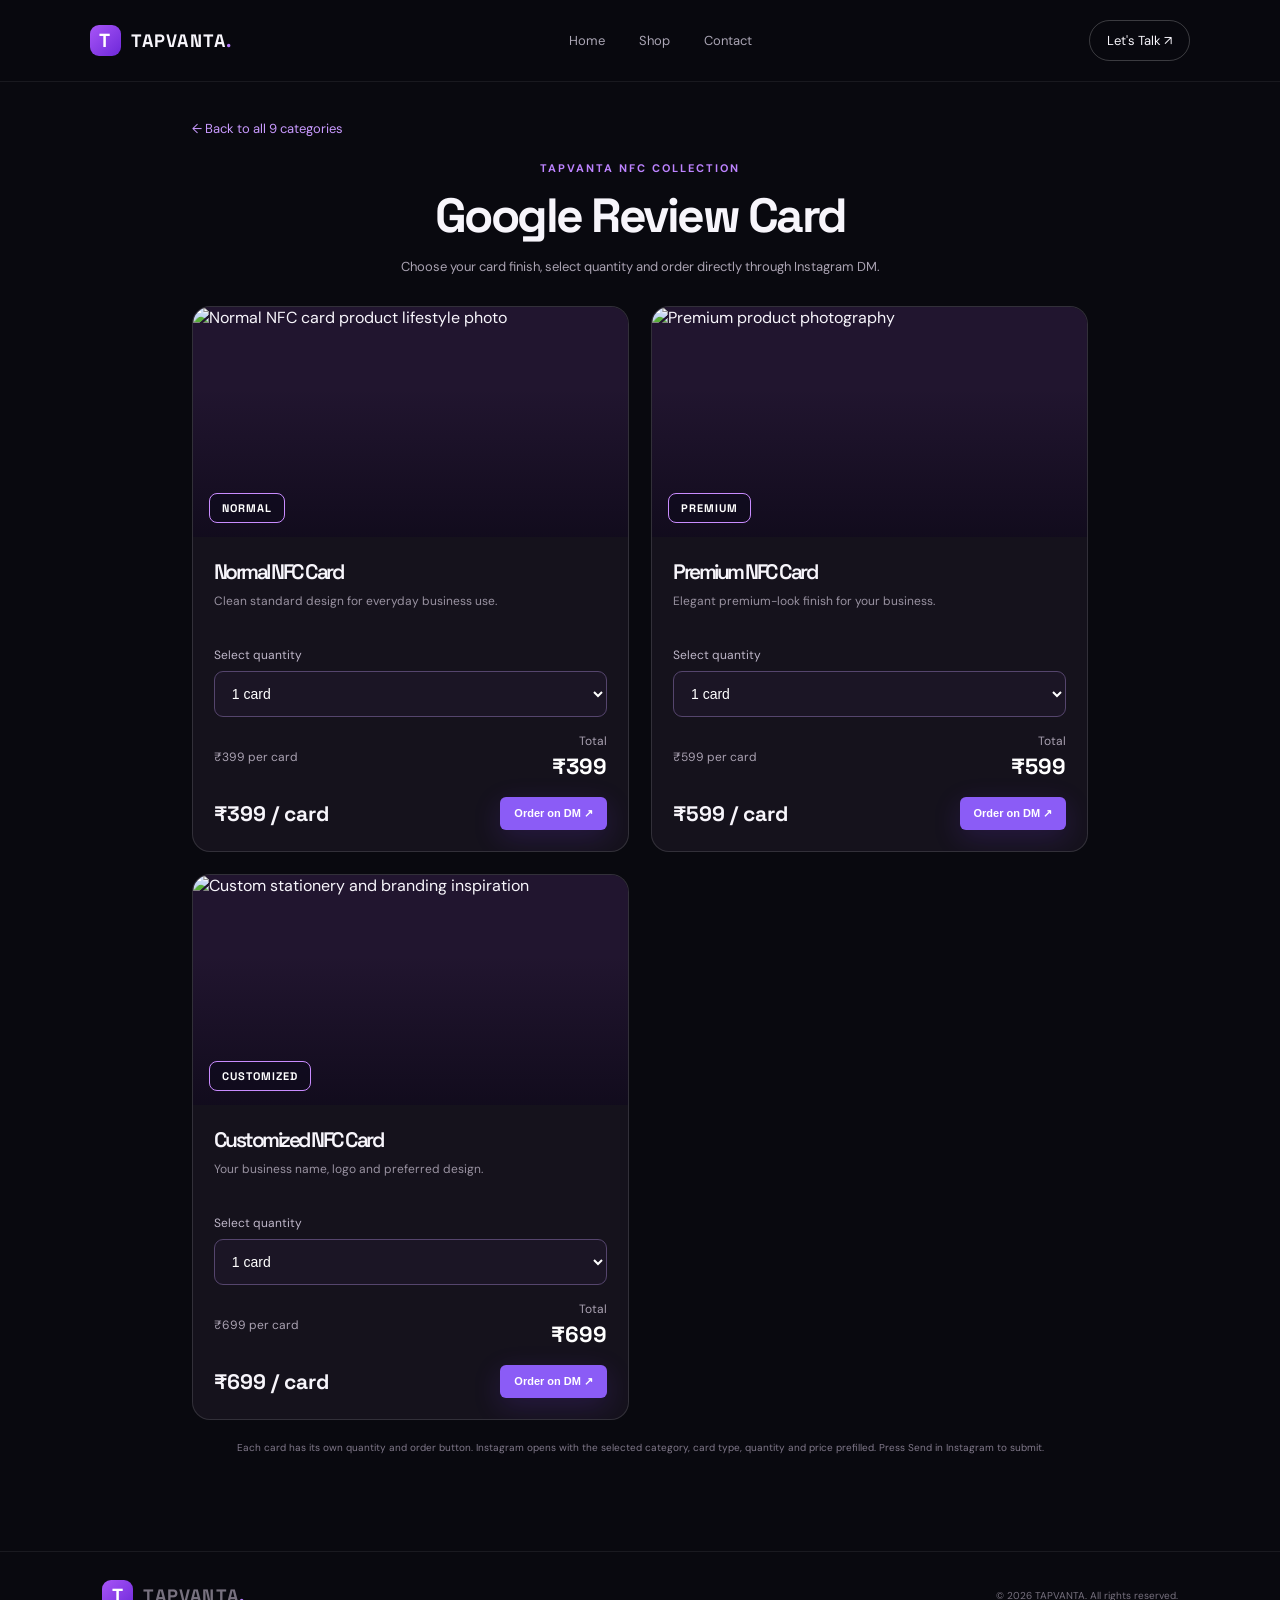
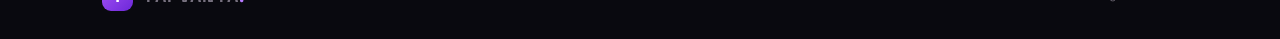
==== nfc-cards.html @ 16d47215 "Add files via upload" ====
<!DOCTYPE html>
<html lang="en">
<head>
<meta charset="UTF-8"><meta name="viewport" content="width=device-width, initial-scale=1"><meta name="theme-color" content="#09090f">
<title>NFC Cards | TAPVANTA</title>
<link rel="preconnect" href="https://fonts.googleapis.com"><link rel="preconnect" href="https://fonts.gstatic.com" crossorigin>
<link href="https://fonts.googleapis.com/css2?family=DM+Sans:wght@400;500;600;700&family=Space+Grotesk:wght@500;600;700&display=swap" rel="stylesheet">
<link rel="stylesheet" href="style.css">
<style>
.catalog-wrap{max-width:1050px;margin:auto;padding:35px 6% 85px}
.back-link{display:inline-block;color:#c99aff;font-size:13px;margin-bottom:24px;text-decoration:none}
.catalog-head{text-align:center;margin:0 auto 28px;max-width:650px}
.catalog-head .eyebrow{color:#bd83ff;font-size:11px;font-weight:700;letter-spacing:2px;margin-bottom:10px}
.catalog-head h1{font:700 clamp(30px,6vw,48px) 'Space Grotesk';margin:0 0 10px}
.catalog-head p{color:#aaa3b2;font-size:13px;line-height:1.7}
.variant-grid{display:grid;grid-template-columns:repeat(2,minmax(0,1fr));gap:22px}
.variant-card{overflow:hidden;border:1px solid #ffffff20;border-radius:18px;background:#15121c}
.variant-visual{height:230px;position:relative;overflow:hidden;background:#21152f}
.variant-visual img{width:100%;height:100%;object-fit:cover;display:block}
.variant-visual:after{content:"";position:absolute;inset:0;background:linear-gradient(0deg,#0a0714aa,transparent 65%);pointer-events:none}
.variant-label{position:absolute;z-index:1;left:16px;bottom:14px;padding:7px 12px;border:1px solid #c98cff;border-radius:8px;background:#100a1dcc;color:#fff;font:700 11px 'Space Grotesk';letter-spacing:1px}
.variant-info{padding:21px}
.variant-info h2{font:600 21px 'Space Grotesk';margin:0 0 7px}
.variant-info p{font-size:12px;color:#9992a1;line-height:1.6;min-height:38px;margin:0 0 17px}
.qty-label{display:block;color:#bfb7c9;font-size:12px;margin-bottom:8px}
.qty-select{width:100%;padding:13px;border-radius:9px;border:1px solid #55456d;background:#1b1525;color:#fff;font-size:14px}
.price-total{display:flex;align-items:center;justify-content:space-between;gap:10px;margin:16px 0;color:#aaa2b2;font-size:12px}
.price-total strong{display:block;color:#fff;font:700 22px 'Space Grotesk';margin-top:3px}
.price-total .total{text-align:right}
.variant-bottom{display:flex;align-items:center;justify-content:space-between;gap:10px;margin-top:17px}
.unit-large{font:700 21px 'Space Grotesk';white-space:nowrap}
.order-btn{border:0;cursor:pointer;white-space:nowrap}
.helper{font-size:10px;color:#81798b;line-height:1.6;margin-top:20px;text-align:center}
@media(max-width:700px){.catalog-wrap{padding:28px 5% 70px}.variant-grid{grid-template-columns:1fr;gap:17px}.variant-visual{height:215px}.variant-info{padding:18px}}
</style>
</head>
<body>
<header class="header">
  <a class="logo" href="index.html"><span class="logo-mark">T</span><span>TAPVANTA<span class="dot">.</span></span></a>
  <button class="menu-toggle" id="menuToggle" aria-label="Toggle menu">☰</button>
  <nav id="nav"><a href="index.html">Home</a><a href="index.html#shop">Shop</a><a href="index.html#contact">Contact</a></nav>
  <a class="nav-cta" href="https://www.instagram.com/tap_vanta/" target="_blank" rel="noopener">Let's Talk ↗</a>
</header>
<main class="catalog-wrap">
  <a class="back-link" href="index.html#shop">← Back to all 9 categories</a>
  <section class="catalog-head"><div class="eyebrow">TAPVANTA NFC COLLECTION</div><h1 id="categoryTitle">Google Review Card</h1><p>Choose your card finish, select quantity and order directly through Instagram DM.</p></section>
  <section class="variant-grid">
    <article class="variant-card" data-type="Normal">
      <div class="variant-visual"><img src="https://images.unsplash.com/photo-1556742049-0cfed4f6a45d?w=1200&q=85" alt="Normal NFC card product lifestyle photo" loading="eager"><span class="variant-label">NORMAL</span></div>
      <div class="variant-info"><h2>Normal NFC Card</h2><p>Clean standard design for everyday business use.</p><label class="qty-label" for="qtyNormal">Select quantity</label><select class="qty-select" id="qtyNormal"></select><div class="price-total"><div><span id="unitNormal">₹399 per card</span></div><div class="total">Total<strong id="totalNormal">₹399</strong></div></div><div class="variant-bottom"><span class="unit-large" id="largeNormal">₹399 / card</span><button class="btn primary order-btn" data-order="Normal">Order on DM ↗</button></div></div>
    </article>
    <article class="variant-card" data-type="Premium">
      <div class="variant-visual"><img src="https://images.unsplash.com/photo-1523275335684-37898b6baf30?w=1200&q=85" alt="Premium product photography" loading="lazy"><span class="variant-label">PREMIUM</span></div>
      <div class="variant-info"><h2>Premium NFC Card</h2><p>Elegant premium-look finish for your business.</p><label class="qty-label" for="qtyPremium">Select quantity</label><select class="qty-select" id="qtyPremium"></select><div class="price-total"><div><span id="unitPremium">₹599 per card</span></div><div class="total">Total<strong id="totalPremium">₹599</strong></div></div><div class="variant-bottom"><span class="unit-large" id="largePremium">₹599 / card</span><button class="btn primary order-btn" data-order="Premium">Order on DM ↗</button></div></div>
    </article>
    <article class="variant-card" data-type="Customized">
      <div class="variant-visual"><img src="https://images.unsplash.com/photo-1544816155-12df9643f363?w=1200&q=85" alt="Custom stationery and branding inspiration" loading="lazy"><span class="variant-label">CUSTOMIZED</span></div>
      <div class="variant-info"><h2>Customized NFC Card</h2><p>Your business name, logo and preferred design.</p><label class="qty-label" for="qtyCustomized">Select quantity</label><select class="qty-select" id="qtyCustomized"></select><div class="price-total"><div><span id="unitCustomized">₹699 per card</span></div><div class="total">Total<strong id="totalCustomized">₹699</strong></div></div><div class="variant-bottom"><span class="unit-large" id="largeCustomized">₹699 / card</span><button class="btn primary order-btn" data-order="Customized">Order on DM ↗</button></div></div>
    </article>
  </section>
  <p class="helper">Each card has its own quantity and order button. Instagram opens with the selected category, card type, quantity and price prefilled. Press Send in Instagram to submit.</p>
</main>
<footer><a class="logo" href="index.html"><span class="logo-mark">T</span><span>TAPVANTA<span class="dot">.</span></span></a><span>© <span id="year"></span> TAPVANTA. All rights reserved.</span></footer>
<script src="nfc-cards.js"></script>
</body>
</html>
---- style.css ----
*{box-sizing:border-box}html{scroll-behavior:smooth}body{margin:0;background:#09090f;color:#f7f5fb;font-family:'DM Sans',sans-serif}a{color:inherit;text-decoration:none}.header{height:82px;display:flex;align-items:center;justify-content:space-between;padding:0 7%;border-bottom:1px solid #ffffff12;position:sticky;top:0;background:#09090feF;backdrop-filter:blur(16px);z-index:10}.logo{display:flex;align-items:center;gap:10px;font:700 18px 'Space Grotesk';letter-spacing:1.2px}.logo-mark{width:31px;height:31px;border-radius:9px;background:linear-gradient(135deg,#a855f7,#6d28d9);display:grid;place-items:center;color:white;font-size:19px}.dot{color:#b77aff}nav{display:flex;gap:34px;color:#aaa5b4;font-size:13px}nav a:hover,.contact-row a:hover{color:#c99aff}.nav-cta{font-size:13px;border:1px solid #ffffff35;padding:11px 17px;border-radius:30px}.menu-toggle{display:none;background:none;color:white;border:0;font-size:24px}.section{padding:105px 8%;max-width:1440px;margin:auto}.hero{min-height:630px;display:grid;grid-template-columns:1.1fr .9fr;align-items:center;gap:40px;padding-top:75px}.eyebrow{font-size:10px;letter-spacing:2.4px;color:#b77aff;font-weight:700;margin-bottom:22px}.pulse{display:inline-block;width:7px;height:7px;border-radius:50%;background:#a855f7;box-shadow:0 0 12px #a855f7;margin-right:8px}h1,h2,h3,p{margin-top:0}h1,h2{font-family:'Space Grotesk';letter-spacing:-2.5px}h1{font-size:clamp(48px,6vw,78px);line-height:1.03;margin-bottom:25px}h1 span,h2 span{background:linear-gradient(90deg,#d6b4ff,#9251e8);background-clip:text;color:transparent}.hero-text{max-width:490px;color:#aaa6b2;font-size:16px;line-height:1.8}.hero-actions{display:flex;gap:13px;flex-wrap:wrap;margin-top:32px}.btn{display:inline-flex;align-items:center;justify-content:center;gap:20px;padding:15px 20px;border-radius:7px;font-size:13px;font-weight:700;transition:.2s}.btn:hover{transform:translateY(-2px)}.primary{background:linear-gradient(110deg,#a855f7,#7135c6);color:white;box-shadow:0 8px 28px #7c3aed30}.secondary{border:1px solid #ffffff30;color:#eee}.hero-note{margin-top:38px;color:#77717f;font-size:11px}.hero-note span{color:#c79bff;margin-right:8px}.hero-art{height:440px;position:relative;display:grid;place-items:center;overflow:hidden}.orb{position:absolute;border-radius:50%;filter:blur(2px)}.orb-one{width:340px;height:340px;background:radial-gradient(circle,#813bd65c,transparent 68%)}.orb-two{width:230px;height:230px;border:1px solid #a855f744}.nfc-card{position:relative;width:310px;height:195px;padding:24px;border:1px solid #ffffff45;border-radius:18px;background:linear-gradient(135deg,#24202e,#111019 65%,#29203a);box-shadow:0 30px 80px #0009,0 0 45px #8b5cf633;transform:rotate(-9deg);display:flex;flex-direction:column;justify-content:space-between}.card-top,.card-bottom{display:flex;justify-content:space-between;align-items:center}.mini-logo{font:700 25px 'Space Grotesk';color:#c99aff}.nfc-symbol{font-size:24px;color:#c99aff;transform:rotate(90deg)}.card-chip{width:42px;height:32px;border-radius:6px;border:1px solid #c99aff88;background:linear-gradient(135deg,#d6b4ff44,#7c3aed22)}.card-bottom{align-items:end}.card-bottom strong{font:700 15px 'Space Grotesk';letter-spacing:2px}.card-bottom small{font-size:7px;color:#aaa;letter-spacing:1px}.float-tag{position:absolute;background:#17131f;border:1px solid #ffffff25;border-radius:30px;padding:11px 16px;font-size:9px;letter-spacing:1.3px;color:#d8c4f3;box-shadow:0 10px 30px #0008}.tag-top{top:70px;right:4%}.tag-bottom{bottom:65px;left:2%}.trust-strip{border-top:1px solid #ffffff12;border-bottom:1px solid #ffffff12;display:flex;justify-content:center;align-items:center;gap:45px;padding:22px 10px;color:#77717f;font-size:9px;letter-spacing:2px;flex-wrap:wrap}.trust-strip i{color:#a855f7;font-style:normal}.section-heading{display:flex;justify-content:space-between;align-items:end;gap:30px;margin-bottom:48px}.section-heading h2,.about-copy h2,.contact-inner h2{font-size:clamp(37px,4.4vw,56px);line-height:1.08;margin:0}.section-heading>p{max-width:340px;color:#938d9b;font-size:13px;line-height:1.8;margin:0 0 5px}.service-grid{display:grid;grid-template-columns:repeat(4,1fr);gap:15px}.service-card{padding:27px 23px 25px;border:1px solid #ffffff15;border-radius:12px;background:linear-gradient(145deg,#17141e,#100e16);min-height:230px}.service-icon{width:42px;height:42px;display:grid;place-items:center;border-radius:11px;background:#8b5cf622;color:#c99aff;font-size:23px;margin-bottom:25px}.service-card h3{font:600 16px 'Space Grotesk';margin-bottom:12px}.service-card p{font-size:12px;line-height:1.7;color:#928c99;min-height:60px}.service-card a,.text-link{font-size:11px;color:#c99aff;font-weight:700}.shop-section{background:linear-gradient(180deg,#100d17,#0d0b12);border-top:1px solid #ffffff0d;border-bottom:1px solid #ffffff0d}.shop-inner{padding-top:100px;padding-bottom:95px}.product-grid{display:grid;grid-template-columns:repeat(3,1fr);gap:18px}.product-card{border:1px solid #ffffff17;border-radius:13px;overflow:hidden;background:#15121c}.product-visual{height:180px;display:grid;place-items:center;background:radial-gradient(circle at 50% 40%,#7541a344,#21162f 65%,#17121e)}.product-visual span{font:700 43px 'Space Grotesk';color:#d7b8ff;text-shadow:0 0 30px #a855f788}.product-info{padding:22px}.product-info h3{font:600 17px 'Space Grotesk';margin-bottom:8px}.product-info p{color:#938d9b;font-size:12px;line-height:1.6;min-height:38px}.product-bottom{display:flex;justify-content:space-between;align-items:center;margin-top:18px}.price{font:700 19px 'Space Grotesk'}.order-btn{border:0;background:#8b5cf6;color:white;padding:10px 14px;border-radius:6px;font-weight:700;font-size:11px;cursor:pointer}.order-btn:hover{background:#a855f7}.edit-note{color:#706a78;font-size:10px;margin-top:22px}.edit-note code{color:#b994ec}.about-section{display:grid;grid-template-columns:.9fr 1.1fr;gap:90px;align-items:center}.about-visual{height:340px;border:1px solid #ffffff17;border-radius:16px;background:radial-gradient(circle,#48266d 0,#1b1426 50%,#100d15 78%);display:grid;place-items:center;position:relative}.about-circle{width:175px;height:175px;border:1px solid #d2aaff88;border-radius:50%;display:grid;place-items:center;font:700 90px 'Space Grotesk';color:#e5d2ff;box-shadow:0 0 70px #9333ea35}.about-circle span{color:#a855f7}.about-caption{position:absolute;bottom:25px;font-size:9px;letter-spacing:3px;color:#a69bac}.about-copy p{color:#96909e;font-size:13px;line-height:1.9;max-width:500px;margin:25px 0}.contact-section{background:#15101e;border-top:1px solid #ffffff12}.contact-inner{display:grid;grid-template-columns:1fr .8fr;align-items:center;gap:80px}.contact-inner>div:first-child>p{color:#9891a0;font-size:13px;margin-top:22px}.contact-panel{padding:28px;border:1px solid #ffffff20;border-radius:12px;background:#0d0b12}.contact-row{display:flex;justify-content:space-between;gap:20px;padding:17px 0;border-bottom:1px solid #ffffff16;font-size:12px}.contact-row span{color:#8f8997}.contact-row a{color:#d7b8ff}.full{width:100%;margin-top:25px}footer{padding:28px 8%;display:flex;justify-content:space-between;align-items:center;color:#77717f;font-size:10px;border-top:1px solid #ffffff12}footer>a:last-child{color:#c99aff}@media(max-width:850px){.header{padding:0 5%}nav{gap:17px}.hero{padding-left:6%;padding-right:6%;grid-template-columns:1fr .8fr}.service-grid{grid-template-columns:repeat(2,1fr)}.about-section{gap:40px}.section{padding-left:6%;padding-right:6%}}@media(max-width:650px){.header{height:70px}.menu-toggle{display:block;margin-left:auto;margin-right:15px}nav{display:none;position:absolute;top:70px;left:0;right:0;background:#100d17;padding:20px 7%;flex-direction:column;gap:20px;border-bottom:1px solid #ffffff20}nav.open{display:flex}.nav-cta{padding:9px 12px;font-size:11px}.hero{grid-template-columns:1fr;padding-top:75px;padding-bottom:55px;gap:5px}.hero-art{height:330px}.nfc-card{width:270px;height:170px}.tag-top{right:2%;top:35px}.tag-bottom{bottom:35px}.trust-strip{gap:13px;font-size:8px}.section{padding-top:75px;padding-bottom:75px}.section-heading{display:block}.section-heading>p{margin-top:20px}.service-grid{grid-template-columns:1fr}.service-card{min-height:0}.service-card p{min-height:0}.product-grid{grid-template-columns:1fr}.product-visual{height:150px}.about-section,.contact-inner{grid-template-columns:1fr;gap:38px}.about-visual{height:270px}.contact-panel{padding:20px}footer{padding:25px 6%;gap:15px;flex-wrap:wrap}footer>span{order:3;width:100%}}
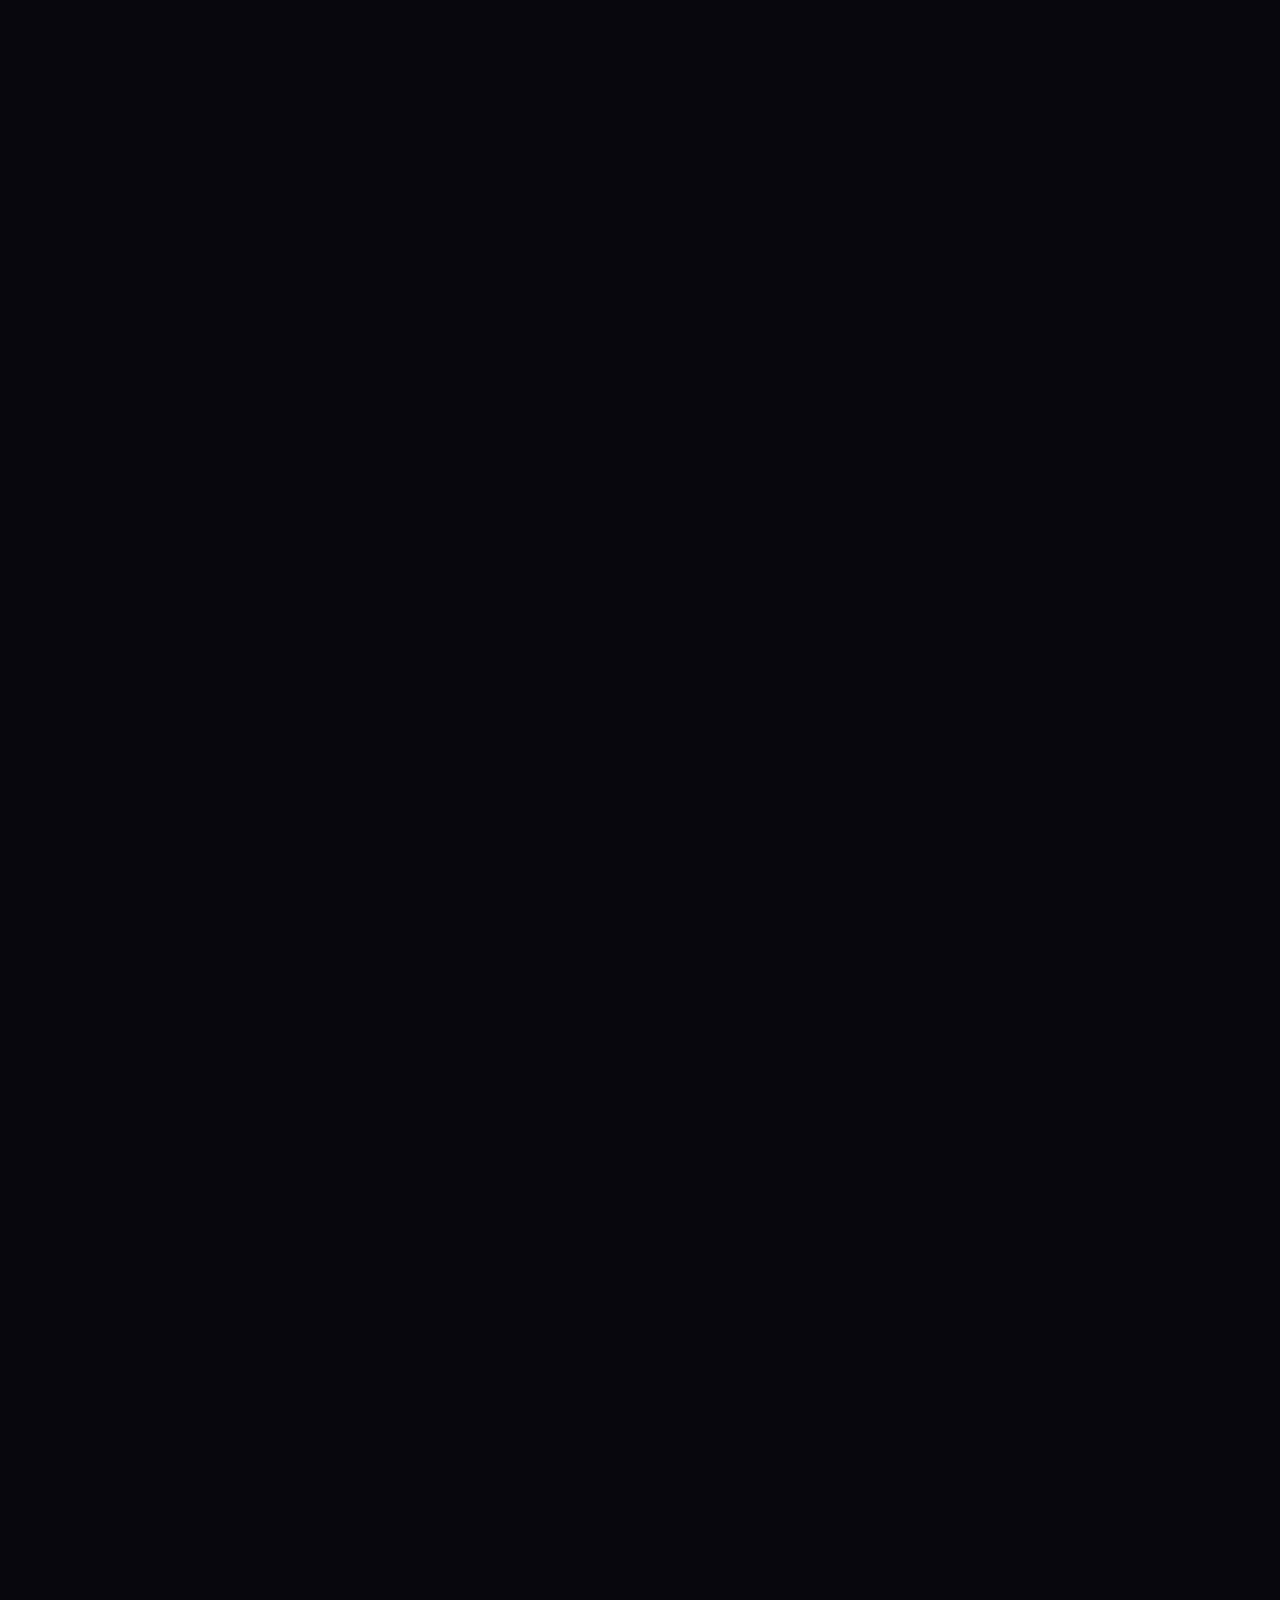
==== commit f203ee60: "Change body visibility to hidden and add scripts" ====
--- a/nfc-cards.html
+++ b/nfc-cards.html
@@ -34,7 +34,7 @@
 @media(max-width:700px){.catalog-wrap{padding:28px 5% 70px}.variant-grid{grid-template-columns:1fr;gap:17px}.variant-visual{height:215px}.variant-info{padding:18px}}
 </style>
 </head>
-<body>
+<body style="visibility:hidden">
 <header class="header">
   <a class="logo" href="index.html"><span class="logo-mark">T</span><span>TAPVANTA<span class="dot">.</span></span></a>
   <button class="menu-toggle" id="menuToggle" aria-label="Toggle menu">☰</button>
@@ -61,6 +61,9 @@
   <p class="helper">Each card has its own quantity and order button. Instagram opens with the selected category, card type, quantity and price prefilled. Press Send in Instagram to submit.</p>
 </main>
 <footer><a class="logo" href="index.html"><span class="logo-mark">T</span><span>TAPVANTA<span class="dot">.</span></span></a><span>© <span id="year"></span> TAPVANTA. All rights reserved.</span></footer>
+<script src="https://cdn.jsdelivr.net/npm/@supabase/supabase-js@2"></script>
+<script src="auth-guard.js"></script>
+<script src="auth-order.js"></script>
 <script src="nfc-cards.js"></script>
 </body>
-</html>+</html>
--- a/style.css
+++ b/style.css
@@ -1 +1 @@
-*{box-sizing:border-box}html{scroll-behavior:smooth}body{margin:0;background:#09090f;color:#f7f5fb;font-family:'DM Sans',sans-serif}a{color:inherit;text-decoration:none}.header{height:82px;display:flex;align-items:center;justify-content:space-between;padding:0 7%;border-bottom:1px solid #ffffff12;position:sticky;top:0;background:#09090feF;backdrop-filter:blur(16px);z-index:10}.logo{display:flex;align-items:center;gap:10px;font:700 18px 'Space Grotesk';letter-spacing:1.2px}.logo-mark{width:31px;height:31px;border-radius:9px;background:linear-gradient(135deg,#a855f7,#6d28d9);display:grid;place-items:center;color:white;font-size:19px}.dot{color:#b77aff}nav{display:flex;gap:34px;color:#aaa5b4;font-size:13px}nav a:hover,.contact-row a:hover{color:#c99aff}.nav-cta{font-size:13px;border:1px solid #ffffff35;padding:11px 17px;border-radius:30px}.menu-toggle{display:none;background:none;color:white;border:0;font-size:24px}.section{padding:105px 8%;max-width:1440px;margin:auto}.hero{min-height:630px;display:grid;grid-template-columns:1.1fr .9fr;align-items:center;gap:40px;padding-top:75px}.eyebrow{font-size:10px;letter-spacing:2.4px;color:#b77aff;font-weight:700;margin-bottom:22px}.pulse{display:inline-block;width:7px;height:7px;border-radius:50%;background:#a855f7;box-shadow:0 0 12px #a855f7;margin-right:8px}h1,h2,h3,p{margin-top:0}h1,h2{font-family:'Space Grotesk';letter-spacing:-2.5px}h1{font-size:clamp(48px,6vw,78px);line-height:1.03;margin-bottom:25px}h1 span,h2 span{background:linear-gradient(90deg,#d6b4ff,#9251e8);background-clip:text;color:transparent}.hero-text{max-width:490px;color:#aaa6b2;font-size:16px;line-height:1.8}.hero-actions{display:flex;gap:13px;flex-wrap:wrap;margin-top:32px}.btn{display:inline-flex;align-items:center;justify-content:center;gap:20px;padding:15px 20px;border-radius:7px;font-size:13px;font-weight:700;transition:.2s}.btn:hover{transform:translateY(-2px)}.primary{background:linear-gradient(110deg,#a855f7,#7135c6);color:white;box-shadow:0 8px 28px #7c3aed30}.secondary{border:1px solid #ffffff30;color:#eee}.hero-note{margin-top:38px;color:#77717f;font-size:11px}.hero-note span{color:#c79bff;margin-right:8px}.hero-art{height:440px;position:relative;display:grid;place-items:center;overflow:hidden}.orb{position:absolute;border-radius:50%;filter:blur(2px)}.orb-one{width:340px;height:340px;background:radial-gradient(circle,#813bd65c,transparent 68%)}.orb-two{width:230px;height:230px;border:1px solid #a855f744}.nfc-card{position:relative;width:310px;height:195px;padding:24px;border:1px solid #ffffff45;border-radius:18px;background:linear-gradient(135deg,#24202e,#111019 65%,#29203a);box-shadow:0 30px 80px #0009,0 0 45px #8b5cf633;transform:rotate(-9deg);display:flex;flex-direction:column;justify-content:space-between}.card-top,.card-bottom{display:flex;justify-content:space-between;align-items:center}.mini-logo{font:700 25px 'Space Grotesk';color:#c99aff}.nfc-symbol{font-size:24px;color:#c99aff;transform:rotate(90deg)}.card-chip{width:42px;height:32px;border-radius:6px;border:1px solid #c99aff88;background:linear-gradient(135deg,#d6b4ff44,#7c3aed22)}.card-bottom{align-items:end}.card-bottom strong{font:700 15px 'Space Grotesk';letter-spacing:2px}.card-bottom small{font-size:7px;color:#aaa;letter-spacing:1px}.float-tag{position:absolute;background:#17131f;border:1px solid #ffffff25;border-radius:30px;padding:11px 16px;font-size:9px;letter-spacing:1.3px;color:#d8c4f3;box-shadow:0 10px 30px #0008}.tag-top{top:70px;right:4%}.tag-bottom{bottom:65px;left:2%}.trust-strip{border-top:1px solid #ffffff12;border-bottom:1px solid #ffffff12;display:flex;justify-content:center;align-items:center;gap:45px;padding:22px 10px;color:#77717f;font-size:9px;letter-spacing:2px;flex-wrap:wrap}.trust-strip i{color:#a855f7;font-style:normal}.section-heading{display:flex;justify-content:space-between;align-items:end;gap:30px;margin-bottom:48px}.section-heading h2,.about-copy h2,.contact-inner h2{font-size:clamp(37px,4.4vw,56px);line-height:1.08;margin:0}.section-heading>p{max-width:340px;color:#938d9b;font-size:13px;line-height:1.8;margin:0 0 5px}.service-grid{display:grid;grid-template-columns:repeat(4,1fr);gap:15px}.service-card{padding:27px 23px 25px;border:1px solid #ffffff15;border-radius:12px;background:linear-gradient(145deg,#17141e,#100e16);min-height:230px}.service-icon{width:42px;height:42px;display:grid;place-items:center;border-radius:11px;background:#8b5cf622;color:#c99aff;font-size:23px;margin-bottom:25px}.service-card h3{font:600 16px 'Space Grotesk';margin-bottom:12px}.service-card p{font-size:12px;line-height:1.7;color:#928c99;min-height:60px}.service-card a,.text-link{font-size:11px;color:#c99aff;font-weight:700}.shop-section{background:linear-gradient(180deg,#100d17,#0d0b12);border-top:1px solid #ffffff0d;border-bottom:1px solid #ffffff0d}.shop-inner{padding-top:100px;padding-bottom:95px}.product-grid{display:grid;grid-template-columns:repeat(3,1fr);gap:18px}.product-card{border:1px solid #ffffff17;border-radius:13px;overflow:hidden;background:#15121c}.product-visual{height:180px;display:grid;place-items:center;background:radial-gradient(circle at 50% 40%,#7541a344,#21162f 65%,#17121e)}.product-visual span{font:700 43px 'Space Grotesk';color:#d7b8ff;text-shadow:0 0 30px #a855f788}.product-info{padding:22px}.product-info h3{font:600 17px 'Space Grotesk';margin-bottom:8px}.product-info p{color:#938d9b;font-size:12px;line-height:1.6;min-height:38px}.product-bottom{display:flex;justify-content:space-between;align-items:center;margin-top:18px}.price{font:700 19px 'Space Grotesk'}.order-btn{border:0;background:#8b5cf6;color:white;padding:10px 14px;border-radius:6px;font-weight:700;font-size:11px;cursor:pointer}.order-btn:hover{background:#a855f7}.edit-note{color:#706a78;font-size:10px;margin-top:22px}.edit-note code{color:#b994ec}.about-section{display:grid;grid-template-columns:.9fr 1.1fr;gap:90px;align-items:center}.about-visual{height:340px;border:1px solid #ffffff17;border-radius:16px;background:radial-gradient(circle,#48266d 0,#1b1426 50%,#100d15 78%);display:grid;place-items:center;position:relative}.about-circle{width:175px;height:175px;border:1px solid #d2aaff88;border-radius:50%;display:grid;place-items:center;font:700 90px 'Space Grotesk';color:#e5d2ff;box-shadow:0 0 70px #9333ea35}.about-circle span{color:#a855f7}.about-caption{position:absolute;bottom:25px;font-size:9px;letter-spacing:3px;color:#a69bac}.about-copy p{color:#96909e;font-size:13px;line-height:1.9;max-width:500px;margin:25px 0}.contact-section{background:#15101e;border-top:1px solid #ffffff12}.contact-inner{display:grid;grid-template-columns:1fr .8fr;align-items:center;gap:80px}.contact-inner>div:first-child>p{color:#9891a0;font-size:13px;margin-top:22px}.contact-panel{padding:28px;border:1px solid #ffffff20;border-radius:12px;background:#0d0b12}.contact-row{display:flex;justify-content:space-between;gap:20px;padding:17px 0;border-bottom:1px solid #ffffff16;font-size:12px}.contact-row span{color:#8f8997}.contact-row a{color:#d7b8ff}.full{width:100%;margin-top:25px}footer{padding:28px 8%;display:flex;justify-content:space-between;align-items:center;color:#77717f;font-size:10px;border-top:1px solid #ffffff12}footer>a:last-child{color:#c99aff}@media(max-width:850px){.header{padding:0 5%}nav{gap:17px}.hero{padding-left:6%;padding-right:6%;grid-template-columns:1fr .8fr}.service-grid{grid-template-columns:repeat(2,1fr)}.about-section{gap:40px}.section{padding-left:6%;padding-right:6%}}@media(max-width:650px){.header{height:70px}.menu-toggle{display:block;margin-left:auto;margin-right:15px}nav{display:none;position:absolute;top:70px;left:0;right:0;background:#100d17;padding:20px 7%;flex-direction:column;gap:20px;border-bottom:1px solid #ffffff20}nav.open{display:flex}.nav-cta{padding:9px 12px;font-size:11px}.hero{grid-template-columns:1fr;padding-top:75px;padding-bottom:55px;gap:5px}.hero-art{height:330px}.nfc-card{width:270px;height:170px}.tag-top{right:2%;top:35px}.tag-bottom{bottom:35px}.trust-strip{gap:13px;font-size:8px}.section{padding-top:75px;padding-bottom:75px}.section-heading{display:block}.section-heading>p{margin-top:20px}.service-grid{grid-template-columns:1fr}.service-card{min-height:0}.service-card p{min-height:0}.product-grid{grid-template-columns:1fr}.product-visual{height:150px}.about-section,.contact-inner{grid-template-columns:1fr;gap:38px}.about-visual{height:270px}.contact-panel{padding:20px}footer{padding:25px 6%;gap:15px;flex-wrap:wrap}footer>span{order:3;width:100%}}+*{box-sizing:border-box}html{scroll-behavior:smooth;scroll-padding-top:85px}body{margin:0;background:#08070d;color:#f8f5fc;font-family:'DM Sans',sans-serif}a{color:inherit;text-decoration:none}.header{height:76px;padding:0 6%;display:flex;align-items:center;justify-content:space-between;border-bottom:1px solid #ffffff12;position:sticky;top:0;z-index:20;background:#09080ef2;backdrop-filter:blur(18px)}.logo{display:flex;align-items:center;gap:10px;font:700 19px 'Space Grotesk';letter-spacing:1.5px}.logo-mark{width:38px;height:38px;border-radius:11px;background:linear-gradient(135deg,#bd50ff,#6425c8);display:grid;place-items:center;font-size:24px;box-shadow:0 0 25px #a42cff55}.dot{color:#c46aff}nav:not(.mobile-nav){display:flex;gap:28px;color:#aaa3b4;font-size:13px}.nav-cta{border:1px solid #ffffff35;border-radius:30px;padding:11px 17px;font-size:12px}.menu-toggle{display:none;background:none;border:0;color:white;font-size:25px}.section{max-width:1200px;margin:auto;padding:80px 6%}.hero{min-height:570px;display:grid;grid-template-columns:1.05fr .95fr;align-items:center;gap:35px}.eyebrow{color:#bd78ff;font-size:10px;letter-spacing:3px;font-weight:800;margin-bottom:22px}.eyebrow i{display:inline-block;width:8px;height:8px;background:#bd55ff;border-radius:50%;box-shadow:0 0 15px #c05aff;margin-right:9px}h1,h2{font-family:'Space Grotesk';letter-spacing:-2px}h1{font-size:clamp(52px,6.4vw,78px);line-height:.99;margin:0 0 23px}h1 span,h2 span{background:linear-gradient(90deg,#dfaaff,#a347f4);background-clip:text;color:transparent}.hero-text{font-size:15px;line-height:1.8;color:#aaa4b2;max-width:480px}.hero-actions{display:flex;gap:12px;flex-wrap:wrap;margin-top:28px}.btn{display:inline-flex;align-items:center;justify-content:center;gap:22px;padding:15px 19px;border-radius:9px;font-size:12px;font-weight:800}.primary{background:linear-gradient(110deg,#b34cf4,#7131cf);box-shadow:0 8px 30px #9c36ed40}.secondary{border:1px solid #ffffff35}.hero-note{color:#827b8b;font-size:11px;margin-top:30px}.hero-art{height:390px;position:relative;display:grid;place-items:center}.glow{position:absolute;width:340px;height:340px;border-radius:50%;background:radial-gradient(circle,#9a39e65c,transparent 68%);filter:blur(5px)}.nfc-card{z-index:1;width:300px;height:190px;border:1px solid #c58cff88;border-radius:18px;padding:22px;background:linear-gradient(135deg,#30203e,#100d19 60%,#38204d);box-shadow:0 25px 75px #000b,0 0 45px #a43cff45;transform:rotate(-8deg);display:flex;flex-direction:column;justify-content:space-between}.card-top,.card-bottom{display:flex;align-items:center;justify-content:space-between}.card-top b{font:700 27px 'Space Grotesk';color:#d7a8ff}.card-top span{font-size:25px;color:#d7a8ff}.card-chip{width:43px;height:32px;border:1px solid #d6a9ff;border-radius:6px;background:linear-gradient(135deg,#e3c5ff66,#7c35c733)}.card-bottom strong{font:700 16px 'Space Grotesk';letter-spacing:2px}.card-bottom small{font-size:7px;color:#b7aabe;letter-spacing:1px}.float-tag{position:absolute;top:50px;right:5%;border:1px solid #ffffff30;background:#171020;padding:10px 14px;border-radius:30px;font-size:9px;letter-spacing:1px}.tag-two{top:auto;right:auto;bottom:45px;left:2%}.trust-strip{border-block:1px solid #ffffff12;padding:19px 10px;display:flex;justify-content:center;gap:28px;flex-wrap:wrap;color:#81798b;font-size:9px;letter-spacing:2px}.trust-strip i{color:#b44cff;font-style:normal}.shop-section{max-width:none;background:linear-gradient(180deg,#100b17,#0b0910);border-block:1px solid #ffffff0c}.section-heading{display:flex;justify-content:space-between;align-items:end;gap:25px;margin-bottom:34px}.section-heading .eyebrow{margin-bottom:13px}.section-heading h2,.contact-section h2{font-size:clamp(36px,4.6vw,53px);line-height:1.03;margin:0}.section-heading>p{max-width:330px;color:#96909f;font-size:12px;line-height:1.8;margin:0 0 4px}.product-grid{display:grid;grid-template-columns:repeat(3,minmax(0,1fr));gap:14px;max-width:1060px;margin:auto}.product-card{border:1px solid #ffffff18;border-radius:12px;overflow:hidden;background:#15111c;min-width:0;transition:.2s}.product-card:hover{border-color:#b65aff88;transform:translateY(-3px)}.tapvanta-category-link{display:block;height:100%}.product-visual{height:155px;position:relative;overflow:hidden;background:#21152f}.product-visual img{width:100%;height:100%;object-fit:cover;display:block;transition:transform .35s}.product-card:hover img{transform:scale(1.04)}.product-visual:after{content:"";position:absolute;inset:0;background:linear-gradient(0deg,#08060dbb,transparent 70%)}.photo-overlay{position:absolute;bottom:11px;left:12px;z-index:1;font:700 9px 'Space Grotesk';letter-spacing:1.4px}.product-info{padding:14px}.product-info h3{font:600 14px 'Space Grotesk';margin:0 0 7px}.product-info p{color:#96909f;font-size:10px;line-height:1.55;min-height:31px;margin:0}.product-bottom{display:flex;align-items:center;justify-content:space-between;gap:6px;margin-top:13px}.price{font:700 12px 'Space Grotesk'}.order-btn{background:#9042e9;border-radius:6px;padding:9px 10px;font-size:9px;font-weight:800}.bulk-banner{display:flex;align-items:center;gap:13px;padding:15px;margin:18px auto 0;max-width:1060px;border:1px solid #a34cff77;border-radius:11px;background:linear-gradient(100deg,#251334,#120d1b)}.bulk-banner>b{font-size:25px;color:#d5a1ff}.bulk-banner div{display:grid;gap:3px;flex:1}.bulk-banner strong{font:600 13px 'Space Grotesk'}.bulk-banner small{font-size:9px;color:#a49aaa}.bulk-banner>a{font-size:10px;color:#d7adff;font-weight:800}.service-grid{display:grid;grid-template-columns:repeat(3,1fr);gap:13px}.service-grid article{padding:20px;border:1px solid #ffffff16;border-radius:11px;background:#12101a}.service-grid b{display:grid;place-items:center;width:35px;height:35px;background:#a44be52a;color:#d6a4ff;border-radius:9px;font-size:19px;margin-bottom:18px}.service-grid h3{font:600 14px 'Space Grotesk'}.service-grid p,.contact-section p{font-size:11px;line-height:1.6;color:#96909f}.contact-section{display:flex;align-items:center;justify-content:space-between;gap:25px;border-top:1px solid #ffffff12}footer{display:flex;justify-content:space-between;align-items:center;padding:24px 6%;border-top:1px solid #ffffff12;color:#7e7787;font-size:10px}.mobile-nav{display:none}@media(max-width:700px){.header{height:68px;padding:0 5%}.logo{font-size:17px}.logo-mark{width:36px;height:36px}.menu-toggle{display:block;margin-left:auto;margin-right:14px}nav:not(.mobile-nav){display:none;position:absolute;top:68px;left:0;right:0;background:#100c17;padding:20px 7%;flex-direction:column;gap:19px;border-bottom:1px solid #ffffff20}nav.open{display:flex}.nav-cta{font-size:10px;padding:9px 11px}.hero{grid-template-columns:1fr;min-height:0;padding:65px 6% 30px;gap:0}.hero h1{font-size:58px}.hero-text{font-size:14px}.hero-art{height:255px}.nfc-card{width:255px;height:160px}.glow{width:260px;height:260px}.float-tag{top:12px;right:2%}.tag-two{top:auto;bottom:10px;left:1%}.trust-strip{gap:10px;font-size:7px;padding:15px 5px}.section{padding:55px 5%}.section-heading{display:block;margin-bottom:22px}.section-heading>p{margin-top:13px;font-size:11px}.section-heading h2{font-size:38px}.product-grid{grid-template-columns:repeat(3,minmax(0,1fr));gap:8px}.product-card{border-radius:9px}.product-visual{height:105px}.product-info{padding:9px}.product-info h3{font-size:10px;line-height:1.3;min-height:26px}.product-info p{font-size:8px;line-height:1.4;min-height:34px}.product-bottom{display:block;margin-top:9px}.price{display:block;font-size:10px;margin-bottom:7px}.order-btn{display:block;text-align:center;font-size:8px;padding:7px 3px}.photo-overlay{font-size:7px;left:7px;bottom:7px}.bulk-banner{padding:11px;gap:8px}.bulk-banner strong{font-size:11px}.bulk-banner small{font-size:8px}.bulk-banner>a{font-size:9px}.service-grid{grid-template-columns:1fr}.service-grid article{padding:16px}.contact-section{display:block}.contact-section .btn{margin-top:15px}footer{padding:20px 5% 85px;gap:12px;flex-wrap:wrap}footer>span{width:100%;order:3}.mobile-nav{display:flex;position:fixed;bottom:0;left:0;right:0;height:62px;z-index:30;background:#100d17f5;border-top:1px solid #ffffff1c;backdrop-filter:blur(16px);justify-content:space-around;align-items:center;padding-bottom:env(safe-area-inset-bottom)}.mobile-nav a{display:flex;flex-direction:column;align-items:center;gap:3px;color:#8c8496;font-size:17px;min-width:55px}.mobile-nav a small{font-size:8px}.mobile-nav a.active,.mobile-nav a:focus{color:#ce8bff}}
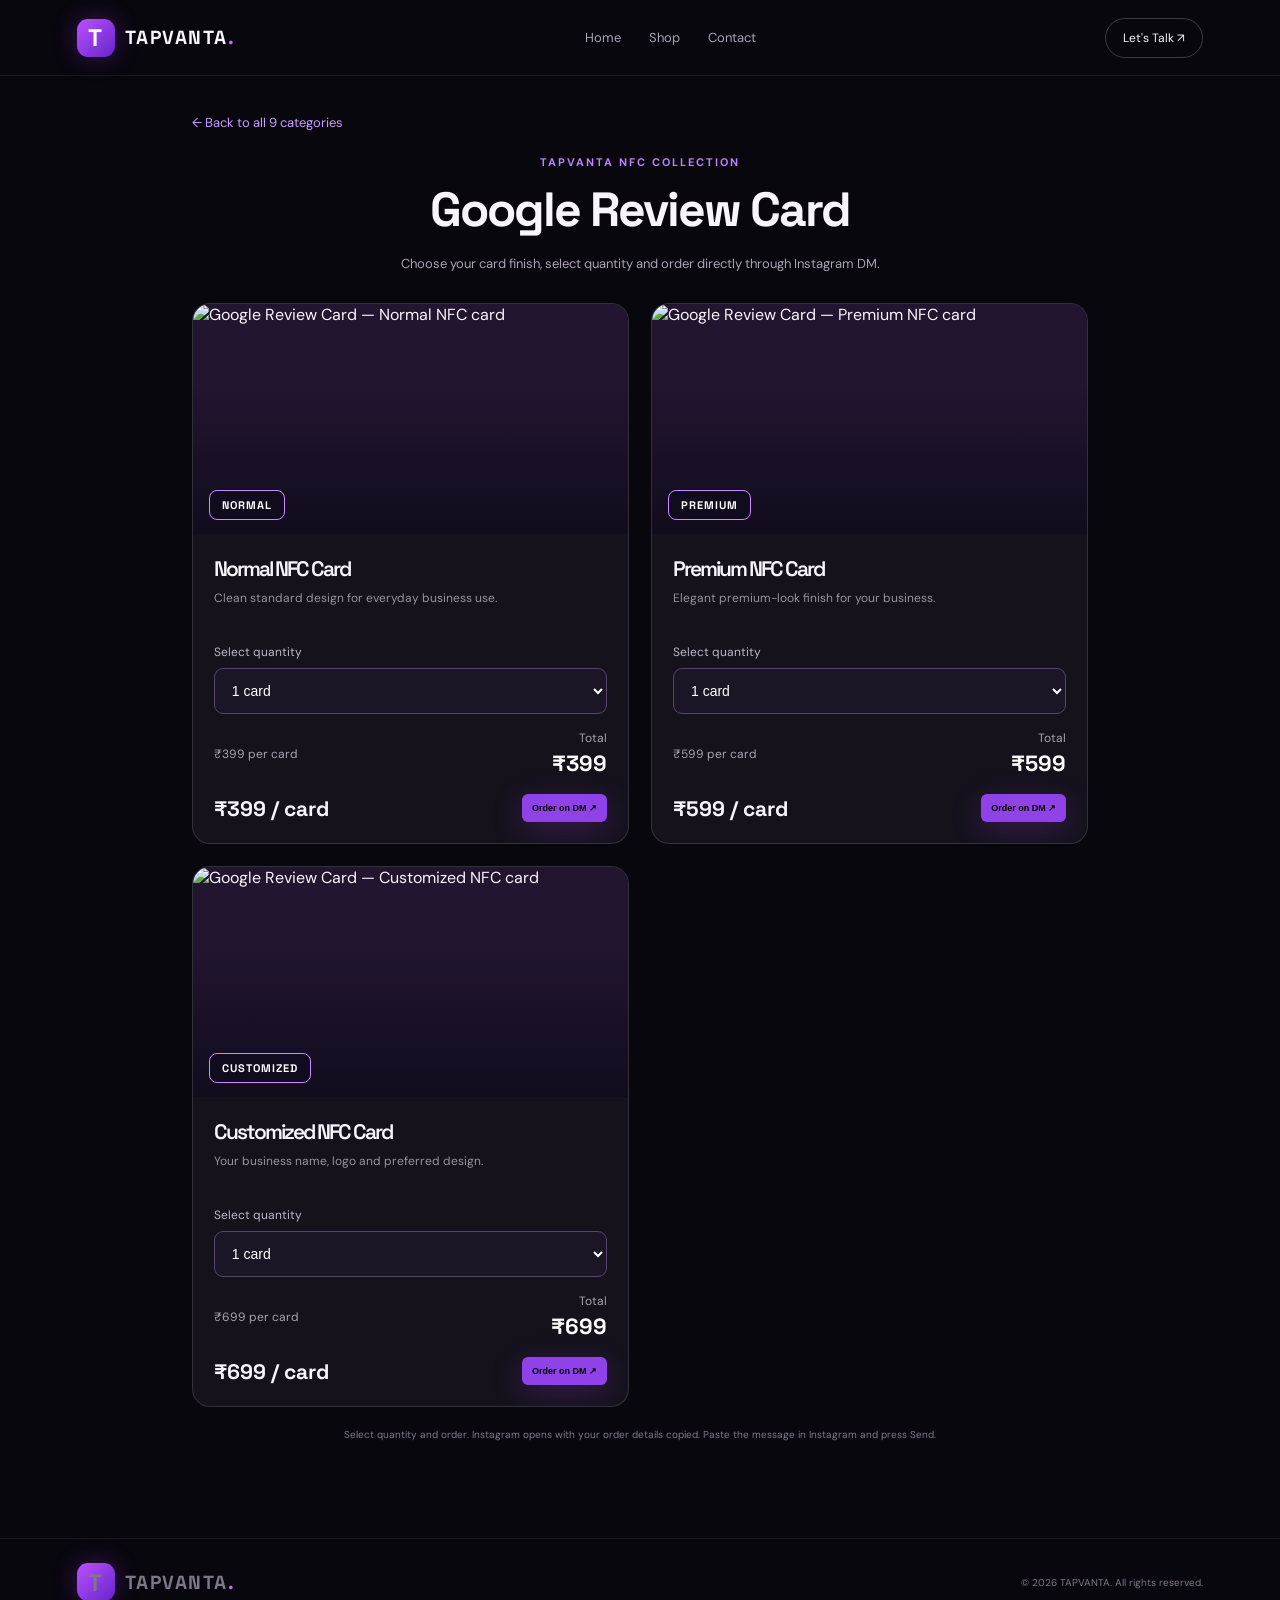
==== commit 7a835aaa: "Update nfc-cards.html" ====
--- a/nfc-cards.html
+++ b/nfc-cards.html
@@ -7,63 +7,15 @@
 <link href="https://fonts.googleapis.com/css2?family=DM+Sans:wght@400;500;600;700&family=Space+Grotesk:wght@500;600;700&display=swap" rel="stylesheet">
 <link rel="stylesheet" href="style.css">
 <style>
-.catalog-wrap{max-width:1050px;margin:auto;padding:35px 6% 85px}
-.back-link{display:inline-block;color:#c99aff;font-size:13px;margin-bottom:24px;text-decoration:none}
-.catalog-head{text-align:center;margin:0 auto 28px;max-width:650px}
-.catalog-head .eyebrow{color:#bd83ff;font-size:11px;font-weight:700;letter-spacing:2px;margin-bottom:10px}
-.catalog-head h1{font:700 clamp(30px,6vw,48px) 'Space Grotesk';margin:0 0 10px}
-.catalog-head p{color:#aaa3b2;font-size:13px;line-height:1.7}
-.variant-grid{display:grid;grid-template-columns:repeat(2,minmax(0,1fr));gap:22px}
-.variant-card{overflow:hidden;border:1px solid #ffffff20;border-radius:18px;background:#15121c}
-.variant-visual{height:230px;position:relative;overflow:hidden;background:#21152f}
-.variant-visual img{width:100%;height:100%;object-fit:cover;display:block}
-.variant-visual:after{content:"";position:absolute;inset:0;background:linear-gradient(0deg,#0a0714aa,transparent 65%);pointer-events:none}
-.variant-label{position:absolute;z-index:1;left:16px;bottom:14px;padding:7px 12px;border:1px solid #c98cff;border-radius:8px;background:#100a1dcc;color:#fff;font:700 11px 'Space Grotesk';letter-spacing:1px}
-.variant-info{padding:21px}
-.variant-info h2{font:600 21px 'Space Grotesk';margin:0 0 7px}
-.variant-info p{font-size:12px;color:#9992a1;line-height:1.6;min-height:38px;margin:0 0 17px}
-.qty-label{display:block;color:#bfb7c9;font-size:12px;margin-bottom:8px}
-.qty-select{width:100%;padding:13px;border-radius:9px;border:1px solid #55456d;background:#1b1525;color:#fff;font-size:14px}
-.price-total{display:flex;align-items:center;justify-content:space-between;gap:10px;margin:16px 0;color:#aaa2b2;font-size:12px}
-.price-total strong{display:block;color:#fff;font:700 22px 'Space Grotesk';margin-top:3px}
-.price-total .total{text-align:right}
-.variant-bottom{display:flex;align-items:center;justify-content:space-between;gap:10px;margin-top:17px}
-.unit-large{font:700 21px 'Space Grotesk';white-space:nowrap}
-.order-btn{border:0;cursor:pointer;white-space:nowrap}
-.helper{font-size:10px;color:#81798b;line-height:1.6;margin-top:20px;text-align:center}
-@media(max-width:700px){.catalog-wrap{padding:28px 5% 70px}.variant-grid{grid-template-columns:1fr;gap:17px}.variant-visual{height:215px}.variant-info{padding:18px}}
-</style>
-</head>
-<body style="visibility:hidden">
-<header class="header">
-  <a class="logo" href="index.html"><span class="logo-mark">T</span><span>TAPVANTA<span class="dot">.</span></span></a>
-  <button class="menu-toggle" id="menuToggle" aria-label="Toggle menu">☰</button>
-  <nav id="nav"><a href="index.html">Home</a><a href="index.html#shop">Shop</a><a href="index.html#contact">Contact</a></nav>
-  <a class="nav-cta" href="https://www.instagram.com/tap_vanta/" target="_blank" rel="noopener">Let's Talk ↗</a>
-</header>
-<main class="catalog-wrap">
-  <a class="back-link" href="index.html#shop">← Back to all 9 categories</a>
-  <section class="catalog-head"><div class="eyebrow">TAPVANTA NFC COLLECTION</div><h1 id="categoryTitle">Google Review Card</h1><p>Choose your card finish, select quantity and order directly through Instagram DM.</p></section>
-  <section class="variant-grid">
-    <article class="variant-card" data-type="Normal">
-      <div class="variant-visual"><img src="https://images.unsplash.com/photo-1556742049-0cfed4f6a45d?w=1200&q=85" alt="Normal NFC card product lifestyle photo" loading="eager"><span class="variant-label">NORMAL</span></div>
-      <div class="variant-info"><h2>Normal NFC Card</h2><p>Clean standard design for everyday business use.</p><label class="qty-label" for="qtyNormal">Select quantity</label><select class="qty-select" id="qtyNormal"></select><div class="price-total"><div><span id="unitNormal">₹399 per card</span></div><div class="total">Total<strong id="totalNormal">₹399</strong></div></div><div class="variant-bottom"><span class="unit-large" id="largeNormal">₹399 / card</span><button class="btn primary order-btn" data-order="Normal">Order on DM ↗</button></div></div>
-    </article>
-    <article class="variant-card" data-type="Premium">
-      <div class="variant-visual"><img src="https://images.unsplash.com/photo-1523275335684-37898b6baf30?w=1200&q=85" alt="Premium product photography" loading="lazy"><span class="variant-label">PREMIUM</span></div>
-      <div class="variant-info"><h2>Premium NFC Card</h2><p>Elegant premium-look finish for your business.</p><label class="qty-label" for="qtyPremium">Select quantity</label><select class="qty-select" id="qtyPremium"></select><div class="price-total"><div><span id="unitPremium">₹599 per card</span></div><div class="total">Total<strong id="totalPremium">₹599</strong></div></div><div class="variant-bottom"><span class="unit-large" id="largePremium">₹599 / card</span><button class="btn primary order-btn" data-order="Premium">Order on DM ↗</button></div></div>
-    </article>
-    <article class="variant-card" data-type="Customized">
-      <div class="variant-visual"><img src="https://images.unsplash.com/photo-1544816155-12df9643f363?w=1200&q=85" alt="Custom stationery and branding inspiration" loading="lazy"><span class="variant-label">CUSTOMIZED</span></div>
-      <div class="variant-info"><h2>Customized NFC Card</h2><p>Your business name, logo and preferred design.</p><label class="qty-label" for="qtyCustomized">Select quantity</label><select class="qty-select" id="qtyCustomized"></select><div class="price-total"><div><span id="unitCustomized">₹699 per card</span></div><div class="total">Total<strong id="totalCustomized">₹699</strong></div></div><div class="variant-bottom"><span class="unit-large" id="largeCustomized">₹699 / card</span><button class="btn primary order-btn" data-order="Customized">Order on DM ↗</button></div></div>
-    </article>
-  </section>
-  <p class="helper">Each card has its own quantity and order button. Instagram opens with the selected category, card type, quantity and price prefilled. Press Send in Instagram to submit.</p>
-</main>
+.catalog-wrap{max-width:1050px;margin:auto;padding:35px 6% 85px}.back-link{display:inline-block;color:#c99aff;font-size:13px;margin-bottom:24px;text-decoration:none}.catalog-head{text-align:center;margin:0 auto 28px;max-width:650px}.catalog-head .eyebrow{color:#bd83ff;font-size:11px;font-weight:700;letter-spacing:2px;margin-bottom:10px}.catalog-head h1{font:700 clamp(30px,6vw,48px) 'Space Grotesk';margin:0 0 10px}.catalog-head p{color:#aaa3b2;font-size:13px;line-height:1.7}.variant-grid{display:grid;grid-template-columns:repeat(2,minmax(0,1fr));gap:22px}.variant-card{overflow:hidden;border:1px solid #ffffff20;border-radius:18px;background:#15121c}.variant-visual{height:230px;position:relative;overflow:hidden;background:#21152f}.variant-visual img{width:100%;height:100%;object-fit:cover;display:block}.variant-visual:after{content:"";position:absolute;inset:0;background:linear-gradient(0deg,#0a0714aa,transparent 65%);pointer-events:none}.variant-label{position:absolute;z-index:1;left:16px;bottom:14px;padding:7px 12px;border:1px solid #c98cff;border-radius:8px;background:#100a1dcc;color:#fff;font:700 11px 'Space Grotesk';letter-spacing:1px}.variant-info{padding:21px}.variant-info h2{font:600 21px 'Space Grotesk';margin:0 0 7px}.variant-info p{font-size:12px;color:#9992a1;line-height:1.6;min-height:38px;margin:0 0 17px}.qty-label{display:block;color:#bfb7c9;font-size:12px;margin-bottom:8px}.qty-select{width:100%;padding:13px;border-radius:9px;border:1px solid #55456d;background:#1b1525;color:#fff;font-size:14px}.price-total{display:flex;align-items:center;justify-content:space-between;gap:10px;margin:16px 0;color:#aaa2b2;font-size:12px}.price-total strong{display:block;color:#fff;font:700 22px 'Space Grotesk';margin-top:3px}.price-total .total{text-align:right}.variant-bottom{display:flex;align-items:center;justify-content:space-between;gap:10px;margin-top:17px}.unit-large{font:700 21px 'Space Grotesk';white-space:nowrap}.order-btn{border:0;cursor:pointer;white-space:nowrap}.helper{font-size:10px;color:#81798b;line-height:1.6;margin-top:20px;text-align:center}@media(max-width:700px){.catalog-wrap{padding:28px 5% 70px}.variant-grid{grid-template-columns:1fr;gap:17px}.variant-visual{height:215px}.variant-info{padding:18px}}
+</style></head>
+<body>
+<header class="header"><a class="logo" href="index.html"><span class="logo-mark">T</span><span>TAPVANTA<span class="dot">.</span></span></a><button class="menu-toggle" id="menuToggle" aria-label="Toggle menu">☰</button><nav id="nav"><a href="index.html">Home</a><a href="index.html#shop">Shop</a><a href="index.html#contact">Contact</a></nav><a class="nav-cta" href="https://www.instagram.com/tap_vanta/" target="_blank" rel="noopener">Let's Talk ↗</a></header>
+<main class="catalog-wrap"><a class="back-link" href="index.html#shop">← Back to all 9 categories</a><section class="catalog-head"><div class="eyebrow">TAPVANTA NFC COLLECTION</div><h1 id="categoryTitle">Google Review Card</h1><p>Choose your card finish, select quantity and order directly through Instagram DM.</p></section>
+<section class="variant-grid">
+<article class="variant-card" data-type="Normal"><div class="variant-visual"><img src="https://images.unsplash.com/photo-1556742049-0cfed4f6a45d?w=1200&q=85" alt="Normal NFC card product lifestyle photo" loading="eager"><span class="variant-label">NORMAL</span></div><div class="variant-info"><h2>Normal NFC Card</h2><p>Clean standard design for everyday business use.</p><label class="qty-label" for="qtyNormal">Select quantity</label><select class="qty-select" id="qtyNormal"></select><div class="price-total"><div><span id="unitNormal">₹399 per card</span></div><div class="total">Total<strong id="totalNormal">₹399</strong></div></div><div class="variant-bottom"><span class="unit-large" id="largeNormal">₹399 / card</span><button class="btn primary order-btn" data-order="Normal">Order on DM ↗</button></div></div></article>
+<article class="variant-card" data-type="Premium"><div class="variant-visual"><img src="https://images.unsplash.com/photo-1523275335684-37898b6baf30?w=1200&q=85" alt="Premium product photography" loading="lazy"><span class="variant-label">PREMIUM</span></div><div class="variant-info"><h2>Premium NFC Card</h2><p>Elegant premium-look finish for your business.</p><label class="qty-label" for="qtyPremium">Select quantity</label><select class="qty-select" id="qtyPremium"></select><div class="price-total"><div><span id="unitPremium">₹599 per card</span></div><div class="total">Total<strong id="totalPremium">₹599</strong></div></div><div class="variant-bottom"><span class="unit-large" id="largePremium">₹599 / card</span><button class="btn primary order-btn" data-order="Premium">Order on DM ↗</button></div></div></article>
+<article class="variant-card" data-type="Customized"><div class="variant-visual"><img src="https://images.unsplash.com/photo-1544816155-12df9643f363?w=1200&q=85" alt="Custom stationery and branding inspiration" loading="lazy"><span class="variant-label">CUSTOMIZED</span></div><div class="variant-info"><h2>Customized NFC Card</h2><p>Your business name, logo and preferred design.</p><label class="qty-label" for="qtyCustomized">Select quantity</label><select class="qty-select" id="qtyCustomized"></select><div class="price-total"><div><span id="unitCustomized">₹699 per card</span></div><div class="total">Total<strong id="totalCustomized">₹699</strong></div></div><div class="variant-bottom"><span class="unit-large" id="largeCustomized">₹699 / card</span><button class="btn primary order-btn" data-order="Customized">Order on DM ↗</button></div></div></article>
+</section><p class="helper">Select quantity and order. Instagram opens with your order details copied. Paste the message in Instagram and press Send.</p></main>
 <footer><a class="logo" href="index.html"><span class="logo-mark">T</span><span>TAPVANTA<span class="dot">.</span></span></a><span>© <span id="year"></span> TAPVANTA. All rights reserved.</span></footer>
-<script src="https://cdn.jsdelivr.net/npm/@supabase/supabase-js@2"></script>
-<script src="auth-guard.js"></script>
-<script src="auth-order.js"></script>
-<script src="nfc-cards.js"></script>
-</body>
-</html>
+<script src="nfc-cards.js"></script></body></html>
